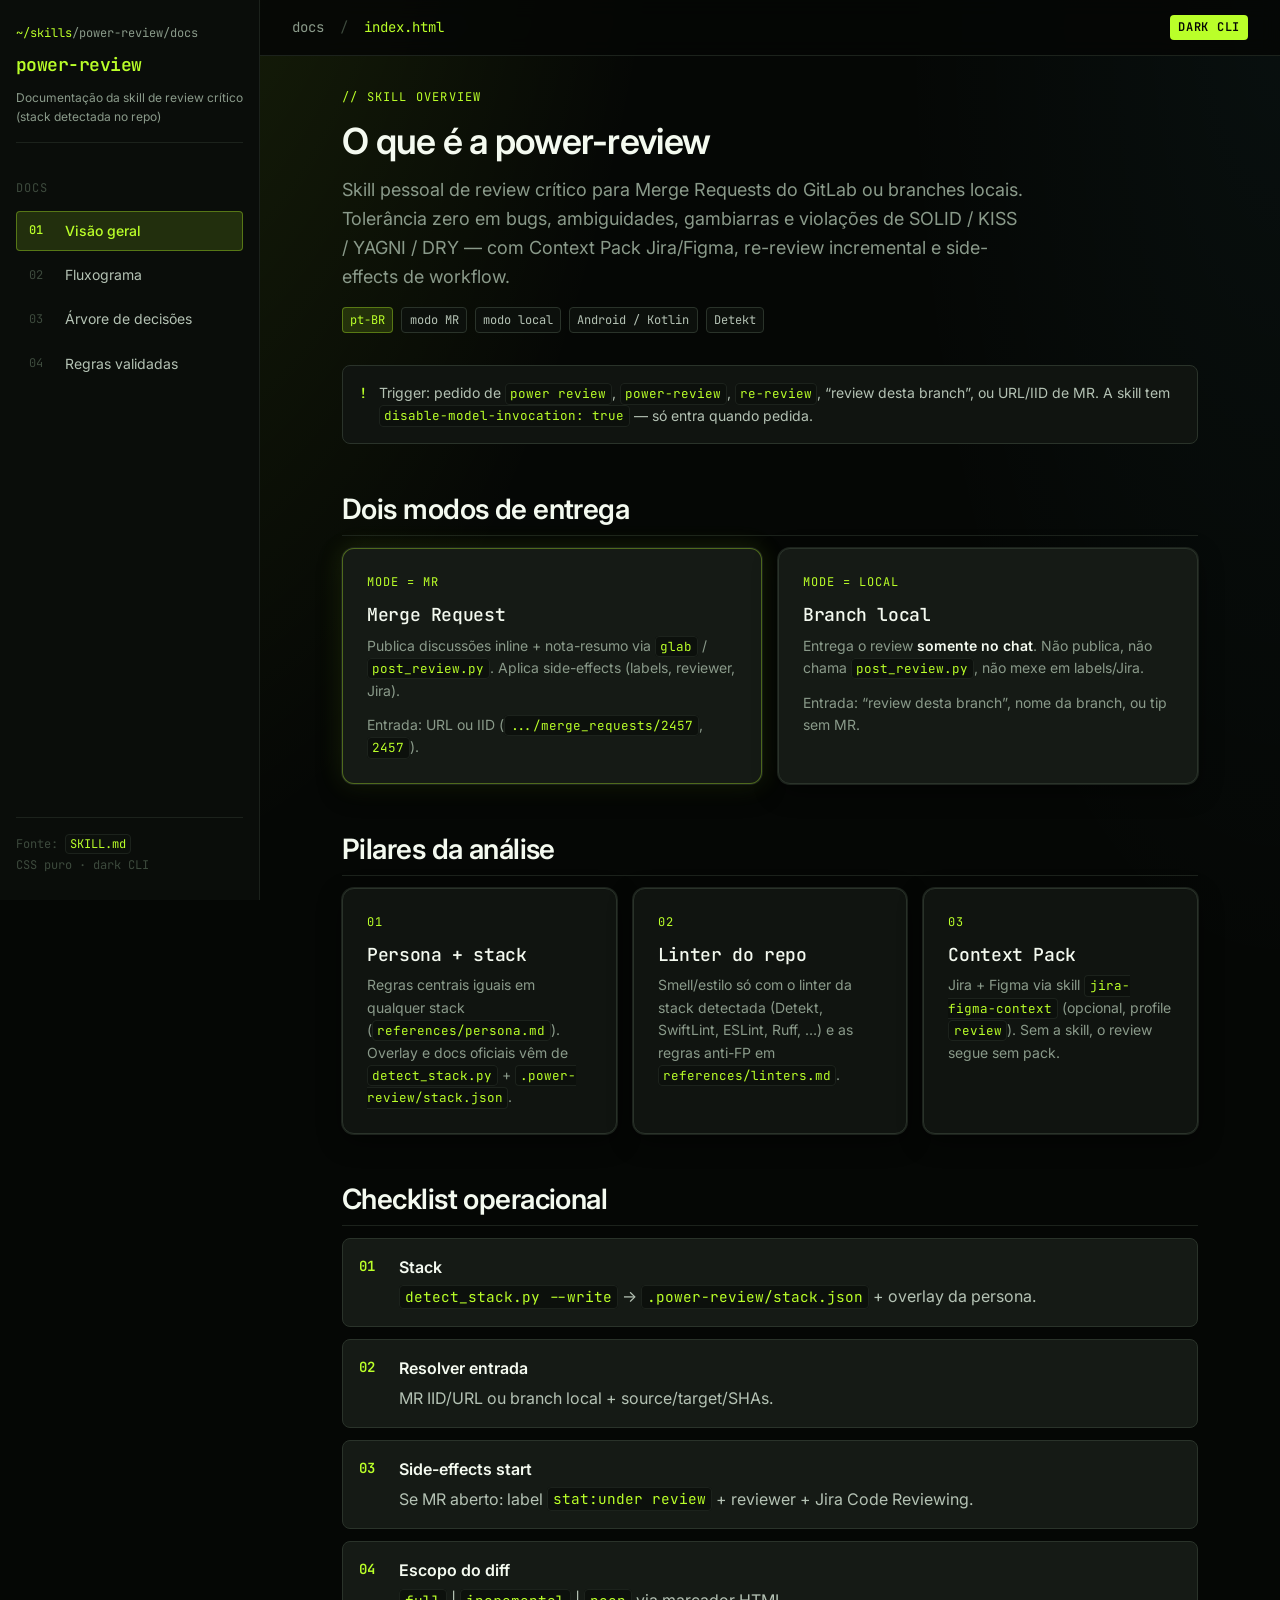
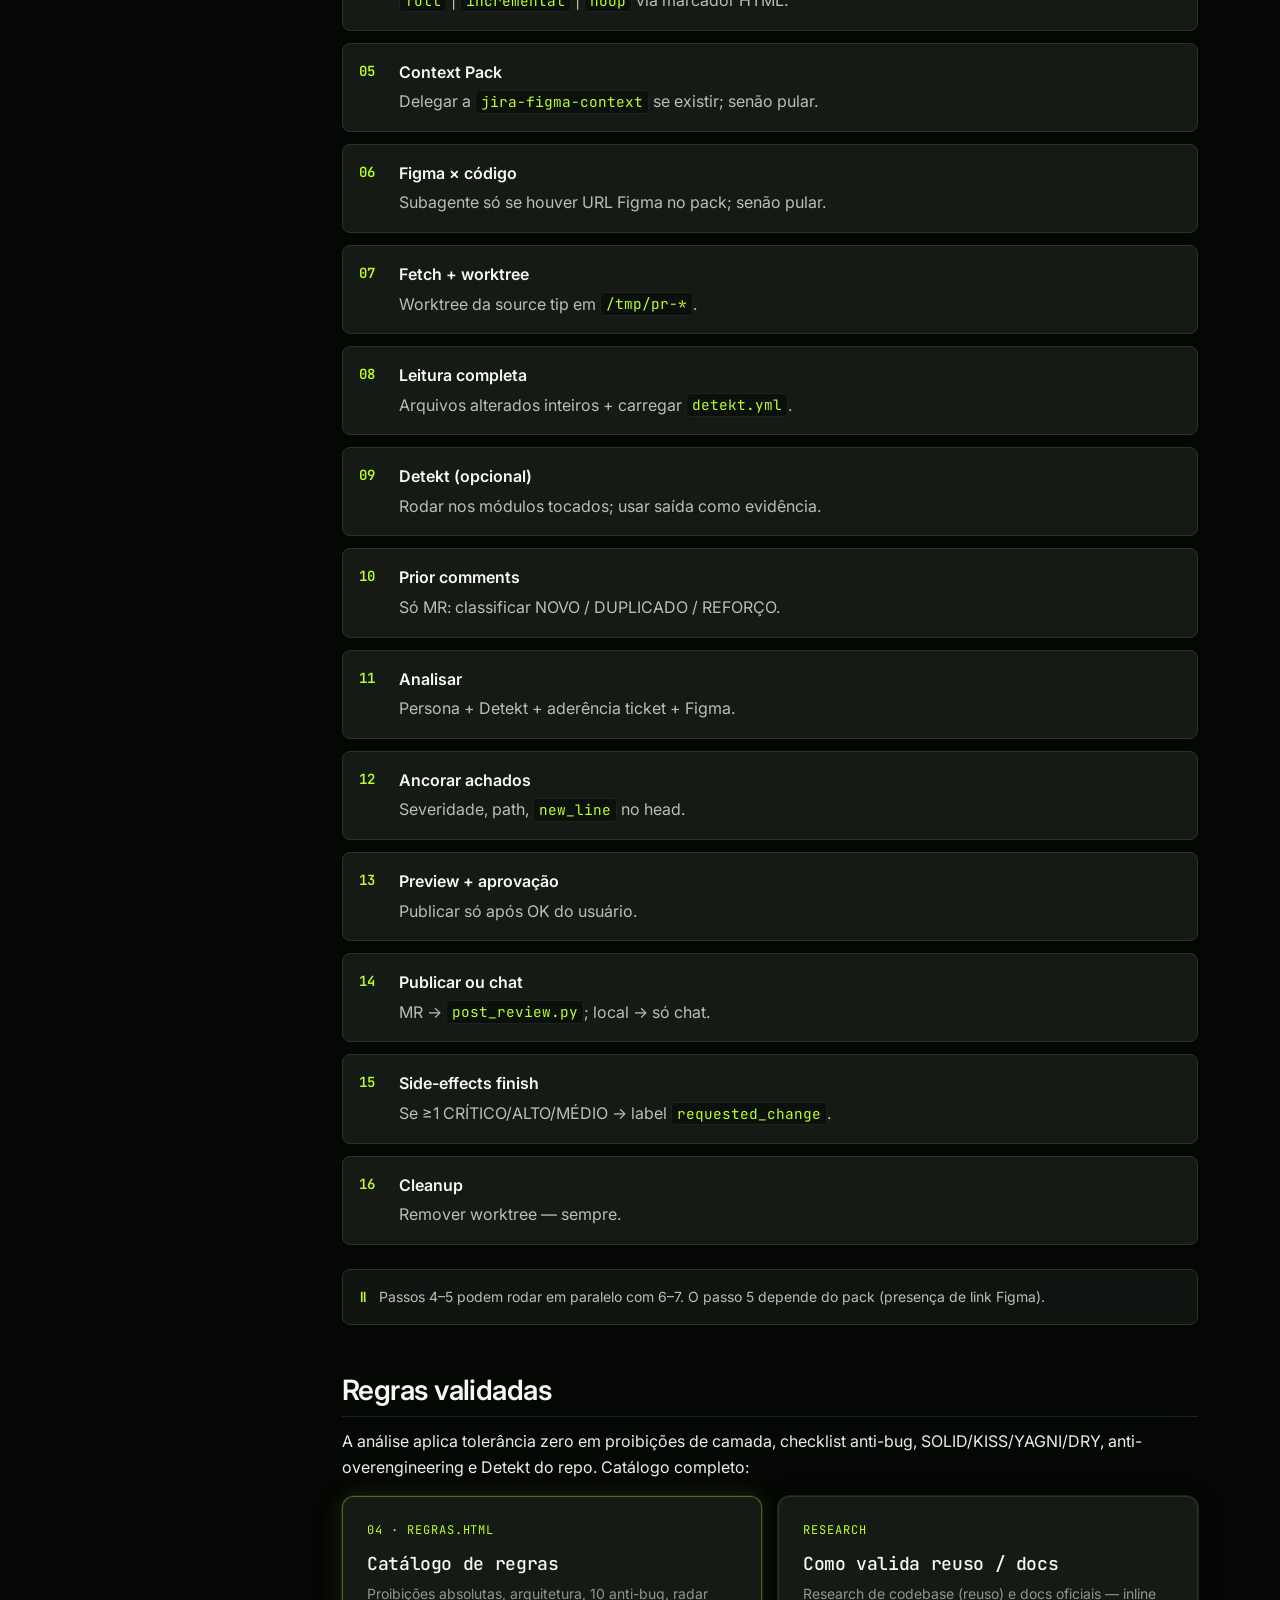
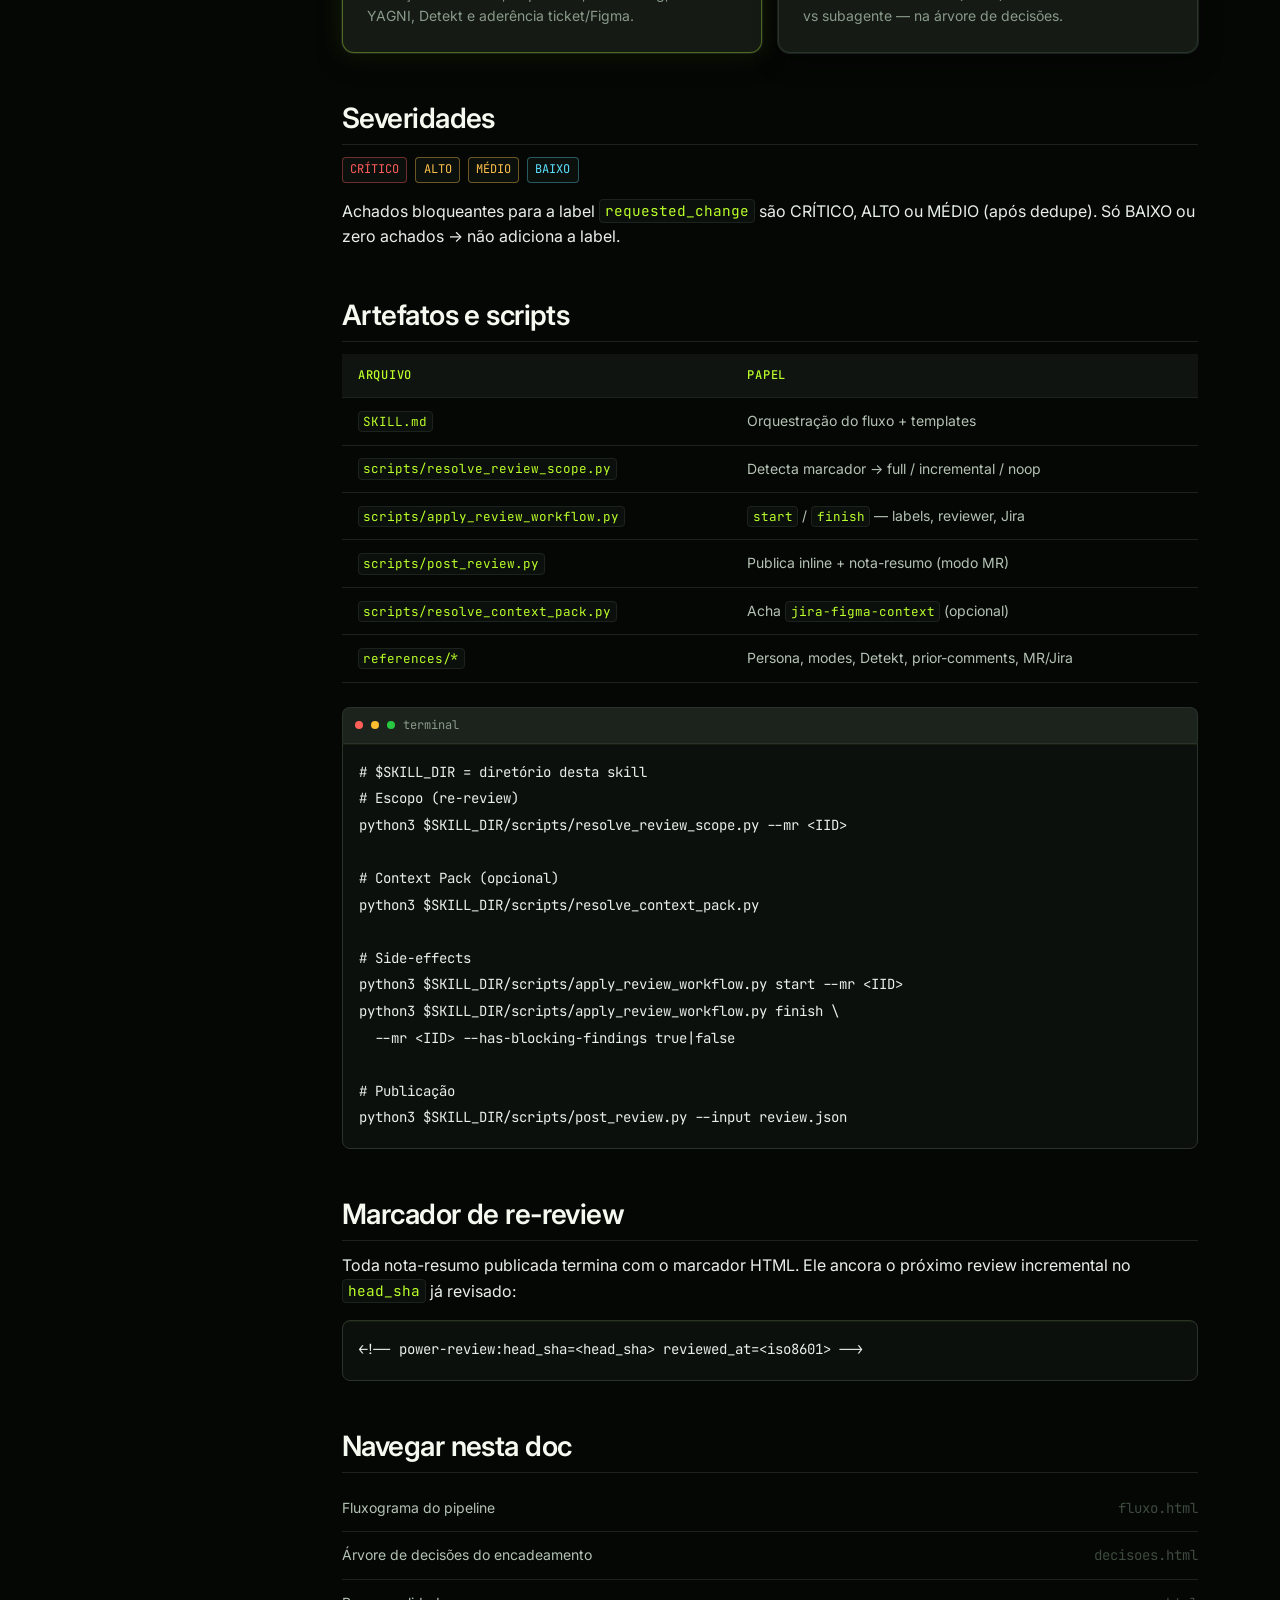
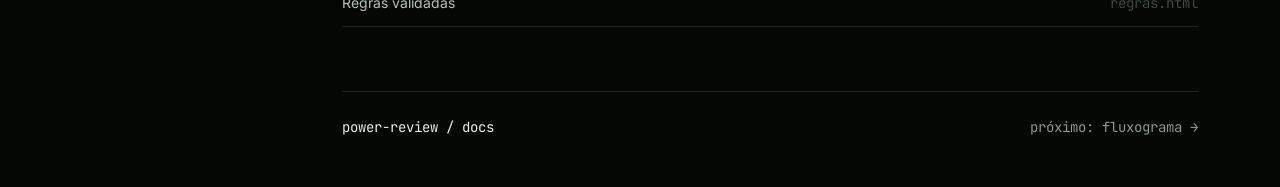
==== skills/review/power-review/docs/index.html @ d68b7842 "Add power-review to the public catalog. Publish a portable MR/PR review skill with stack detection, " ====
<!DOCTYPE html>
<html lang="pt-BR">
<head>
  <meta charset="UTF-8" />
  <meta name="viewport" content="width=device-width, initial-scale=1" />
  <title>power-review — visão geral</title>
  <link rel="preconnect" href="https://fonts.googleapis.com" />
  <link rel="preconnect" href="https://fonts.gstatic.com" crossorigin />
  <link href="https://fonts.googleapis.com/css2?family=Inter:wght@400;500;600;700&family=JetBrains+Mono:wght@400;500;600&display=swap" rel="stylesheet" />
  <link rel="stylesheet" href="assets/css/styles.css" />
</head>
<body>
  <div class="shell">
    <!-- NAV: manter igual em todas as páginas -->
    <aside class="sidebar">
      <div class="brand">
        <div class="brand__prompt"><span>~/skills</span>/power-review/docs</div>
        <div class="brand__title">power-review</div>
        <div class="brand__sub">Documentação da skill de review crítico (stack detectada no repo)</div>
      </div>

      <nav class="nav" aria-label="Documentação">
        <div class="nav__label">docs</div>
        <a class="nav__link is-active" href="index.html">
          <span class="nav__idx">01</span> Visão geral
        </a>
        <a class="nav__link" href="fluxo.html">
          <span class="nav__idx">02</span> Fluxograma
        </a>
        <a class="nav__link" href="decisoes.html">
          <span class="nav__idx">03</span> Árvore de decisões
        </a>
        <a class="nav__link" href="regras.html">
          <span class="nav__idx">04</span> Regras validadas
        </a>
      </nav>

      <div class="sidebar__foot">
        Fonte: <code>SKILL.md</code><br />
        CSS puro · dark CLI
      </div>
    </aside>

    <div class="main">
      <header class="topbar">
        <div class="topbar__path">
          docs <span class="sep">/</span> <span class="file">index.html</span>
        </div>
        <span class="topbar__badge">dark cli</span>
      </header>

      <main class="content">
        <header class="page-header">
          <div class="page-header__kicker">// skill overview</div>
          <h1>O que é a power-review</h1>
          <p class="lead">
            Skill pessoal de review crítico para Merge Requests do GitLab ou branches locais.
            Tolerância zero em bugs, ambiguidades, gambiarras e violações de SOLID / KISS / YAGNI / DRY —
            com Context Pack Jira/Figma, re-review incremental e side-effects de workflow.
          </p>
          <div class="tag-row">
            <span class="tag tag--lime">pt-BR</span>
            <span class="tag">modo MR</span>
            <span class="tag">modo local</span>
            <span class="tag">Android / Kotlin</span>
            <span class="tag">Detekt</span>
          </div>
        </header>

        <div class="callout">
          <div class="callout__icon">!</div>
          <p>
            Trigger: pedido de <code>power review</code>, <code>power-review</code>,
            <code>re-review</code>, “review desta branch”, ou URL/IID de MR.
            A skill tem <code>disable-model-invocation: true</code> — só entra quando pedida.
          </p>
        </div>

        <section id="modos">
          <h2>Dois modos de entrega</h2>
          <div class="grid grid--2">
            <article class="card card--accent">
              <div class="card__meta">mode = mr</div>
              <h3 class="card__title">Merge Request</h3>
              <p class="card__body">
                Publica discussões inline + nota-resumo via <code>glab</code> /
                <code>post_review.py</code>. Aplica side-effects (labels, reviewer, Jira).
              </p>
              <p class="card__body">
                Entrada: URL ou IID (<code>.../merge_requests/2457</code>, <code>2457</code>).
              </p>
            </article>
            <article class="card">
              <div class="card__meta">mode = local</div>
              <h3 class="card__title">Branch local</h3>
              <p class="card__body">
                Entrega o review <strong>somente no chat</strong>. Não publica, não chama
                <code>post_review.py</code>, não mexe em labels/Jira.
              </p>
              <p class="card__body">
                Entrada: “review desta branch”, nome da branch, ou tip sem MR.
              </p>
            </article>
          </div>
        </section>

        <section id="pilares">
          <h2>Pilares da análise</h2>
          <div class="grid grid--3">
            <article class="card card--soft">
              <div class="card__meta">01</div>
              <h3 class="card__title">Persona + stack</h3>
              <p class="card__body">
                Regras centrais iguais em qualquer stack
                (<code>references/persona.md</code>). Overlay e docs oficiais
                vêm de <code>detect_stack.py</code> +
                <code>.power-review/stack.json</code>.
              </p>
            </article>
            <article class="card card--soft">
              <div class="card__meta">02</div>
              <h3 class="card__title">Linter do repo</h3>
              <p class="card__body">
                Smell/estilo só com o linter da stack detectada (Detekt, SwiftLint,
                ESLint, Ruff, …) e as regras anti-FP em
                <code>references/linters.md</code>.
              </p>
            </article>
            <article class="card card--soft">
              <div class="card__meta">03</div>
              <h3 class="card__title">Context Pack</h3>
              <p class="card__body">
                Jira + Figma via skill <code>jira-figma-context</code> (opcional,
                profile <code>review</code>). Sem a skill, o review segue sem pack.
              </p>
            </article>
          </div>
        </section>

        <section id="checklist">
          <h2>Checklist operacional</h2>
          <ol class="steps">
            <li>
              <strong>Stack</strong>
              <code>detect_stack.py --write</code> →
              <code>.power-review/stack.json</code> + overlay da persona.
            </li>
            <li>
              <strong>Resolver entrada</strong>
              MR IID/URL ou branch local + source/target/SHAs.
            </li>
            <li>
              <strong>Side-effects start</strong>
              Se MR aberto: label <code>stat:under review</code> + reviewer + Jira Code Reviewing.
            </li>
            <li>
              <strong>Escopo do diff</strong>
              <code>full</code> | <code>incremental</code> | <code>noop</code> via marcador HTML.
            </li>
            <li>
              <strong>Context Pack</strong>
              Delegar a <code>jira-figma-context</code> se existir; senão pular.
            </li>
            <li>
              <strong>Figma × código</strong>
              Subagente só se houver URL Figma no pack; senão pular.
            </li>
            <li>
              <strong>Fetch + worktree</strong>
              Worktree da source tip em <code>/tmp/pr-*</code>.
            </li>
            <li>
              <strong>Leitura completa</strong>
              Arquivos alterados inteiros + carregar <code>detekt.yml</code>.
            </li>
            <li>
              <strong>Detekt (opcional)</strong>
              Rodar nos módulos tocados; usar saída como evidência.
            </li>
            <li>
              <strong>Prior comments</strong>
              Só MR: classificar NOVO / DUPLICADO / REFORÇO.
            </li>
            <li>
              <strong>Analisar</strong>
              Persona + Detekt + aderência ticket + Figma.
            </li>
            <li>
              <strong>Ancorar achados</strong>
              Severidade, path, <code>new_line</code> no head.
            </li>
            <li>
              <strong>Preview + aprovação</strong>
              Publicar só após OK do usuário.
            </li>
            <li>
              <strong>Publicar ou chat</strong>
              MR → <code>post_review.py</code>; local → só chat.
            </li>
            <li>
              <strong>Side-effects finish</strong>
              Se ≥1 CRÍTICO/ALTO/MÉDIO → label <code>requested_change</code>.
            </li>
            <li>
              <strong>Cleanup</strong>
              Remover worktree — sempre.
            </li>
          </ol>
          <div class="callout">
            <div class="callout__icon">∥</div>
            <p>
              Passos 4–5 podem rodar em paralelo com 6–7. O passo 5 depende do pack
              (presença de link Figma).
            </p>
          </div>
        </section>

        <section id="regras">
          <h2>Regras validadas</h2>
          <p>
            A análise aplica tolerância zero em proibições de camada, checklist anti-bug,
            SOLID/KISS/YAGNI/DRY, anti-overengineering e Detekt do repo.
            Catálogo completo:
          </p>
          <div class="grid grid--2">
            <a class="card card--accent" href="regras.html" style="display: block; color: inherit;">
              <div class="card__meta">04 · regras.html</div>
              <h3 class="card__title">Catálogo de regras</h3>
              <p class="card__body">
                Proibições absolutas, arquitetura, 10 anti-bug, radar YAGNI, Detekt e aderência ticket/Figma.
              </p>
            </a>
            <a class="card" href="decisoes.html#d-research-code" style="display: block; color: inherit;">
              <div class="card__meta">research</div>
              <h3 class="card__title">Como valida reuso / docs</h3>
              <p class="card__body">
                Research de codebase (reuso) e docs oficiais — inline vs subagente — na árvore de decisões.
              </p>
            </a>
          </div>
        </section>

        <section id="severidades">
          <h2>Severidades</h2>
          <div class="tag-row">
            <span class="tag tag--red">CRÍTICO</span>
            <span class="tag tag--amber">ALTO</span>
            <span class="tag tag--amber">MÉDIO</span>
            <span class="tag tag--cyan">BAIXO</span>
          </div>
          <p>
            Achados bloqueantes para a label <code>requested_change</code> são
            CRÍTICO, ALTO ou MÉDIO (após dedupe). Só BAIXO ou zero achados → não adiciona a label.
          </p>
        </section>

        <section id="artefatos">
          <h2>Artefatos e scripts</h2>
          <table>
            <thead>
              <tr>
                <th>Arquivo</th>
                <th>Papel</th>
              </tr>
            </thead>
            <tbody>
              <tr>
                <td><code>SKILL.md</code></td>
                <td>Orquestração do fluxo + templates</td>
              </tr>
              <tr>
                <td><code>scripts/resolve_review_scope.py</code></td>
                <td>Detecta marcador → full / incremental / noop</td>
              </tr>
              <tr>
                <td><code>scripts/apply_review_workflow.py</code></td>
                <td><code>start</code> / <code>finish</code> — labels, reviewer, Jira</td>
              </tr>
              <tr>
                <td><code>scripts/post_review.py</code></td>
                <td>Publica inline + nota-resumo (modo MR)</td>
              </tr>
              <tr>
                <td><code>scripts/resolve_context_pack.py</code></td>
                <td>Acha <code>jira-figma-context</code> (opcional)</td>
              </tr>
              <tr>
                <td><code>references/*</code></td>
                <td>Persona, modes, Detekt, prior-comments, MR/Jira</td>
              </tr>
            </tbody>
          </table>

          <div class="cli-block">
            <div class="cli-block__bar">
              <span class="cli-block__dot"></span>
              <span class="cli-block__dot"></span>
              <span class="cli-block__dot"></span>
              terminal
            </div>
            <pre><code># $SKILL_DIR = diretório desta skill
# Escopo (re-review)
python3 $SKILL_DIR/scripts/resolve_review_scope.py --mr &lt;IID&gt;

# Context Pack (opcional)
python3 $SKILL_DIR/scripts/resolve_context_pack.py

# Side-effects
python3 $SKILL_DIR/scripts/apply_review_workflow.py start --mr &lt;IID&gt;
python3 $SKILL_DIR/scripts/apply_review_workflow.py finish \
  --mr &lt;IID&gt; --has-blocking-findings true|false

# Publicação
python3 $SKILL_DIR/scripts/post_review.py --input review.json</code></pre>
          </div>
        </section>

        <section id="marcador">
          <h2>Marcador de re-review</h2>
          <p>
            Toda nota-resumo publicada termina com o marcador HTML. Ele ancora o próximo
            review incremental no <code>head_sha</code> já revisado:
          </p>
          <pre><code>&lt;!-- power-review:head_sha=&lt;head_sha&gt; reviewed_at=&lt;iso8601&gt; --&gt;</code></pre>
        </section>

        <section id="navegacao">
          <h2>Navegar nesta doc</h2>
          <ul class="toc">
            <li>
              <a href="fluxo.html">
                Fluxograma do pipeline
                <span class="toc__hash">fluxo.html</span>
              </a>
            </li>
            <li>
              <a href="decisoes.html">
                Árvore de decisões do encadeamento
                <span class="toc__hash">decisoes.html</span>
              </a>
            </li>
            <li>
              <a href="regras.html">
                Regras validadas
                <span class="toc__hash">regras.html</span>
              </a>
            </li>
          </ul>
        </section>

        <footer class="page-footer">
          <span>power-review / docs</span>
          <a href="fluxo.html">próximo: fluxograma →</a>
        </footer>
      </main>
    </div>
  </div>
</body>
</html>
---- skills/review/power-review/docs/assets/css/styles.css ----
/* Entry point — import order matters */
@import url("tokens.css");
@import url("base.css");
@import url("layout.css");
@import url("components.css");
@import url("diagrams.css");
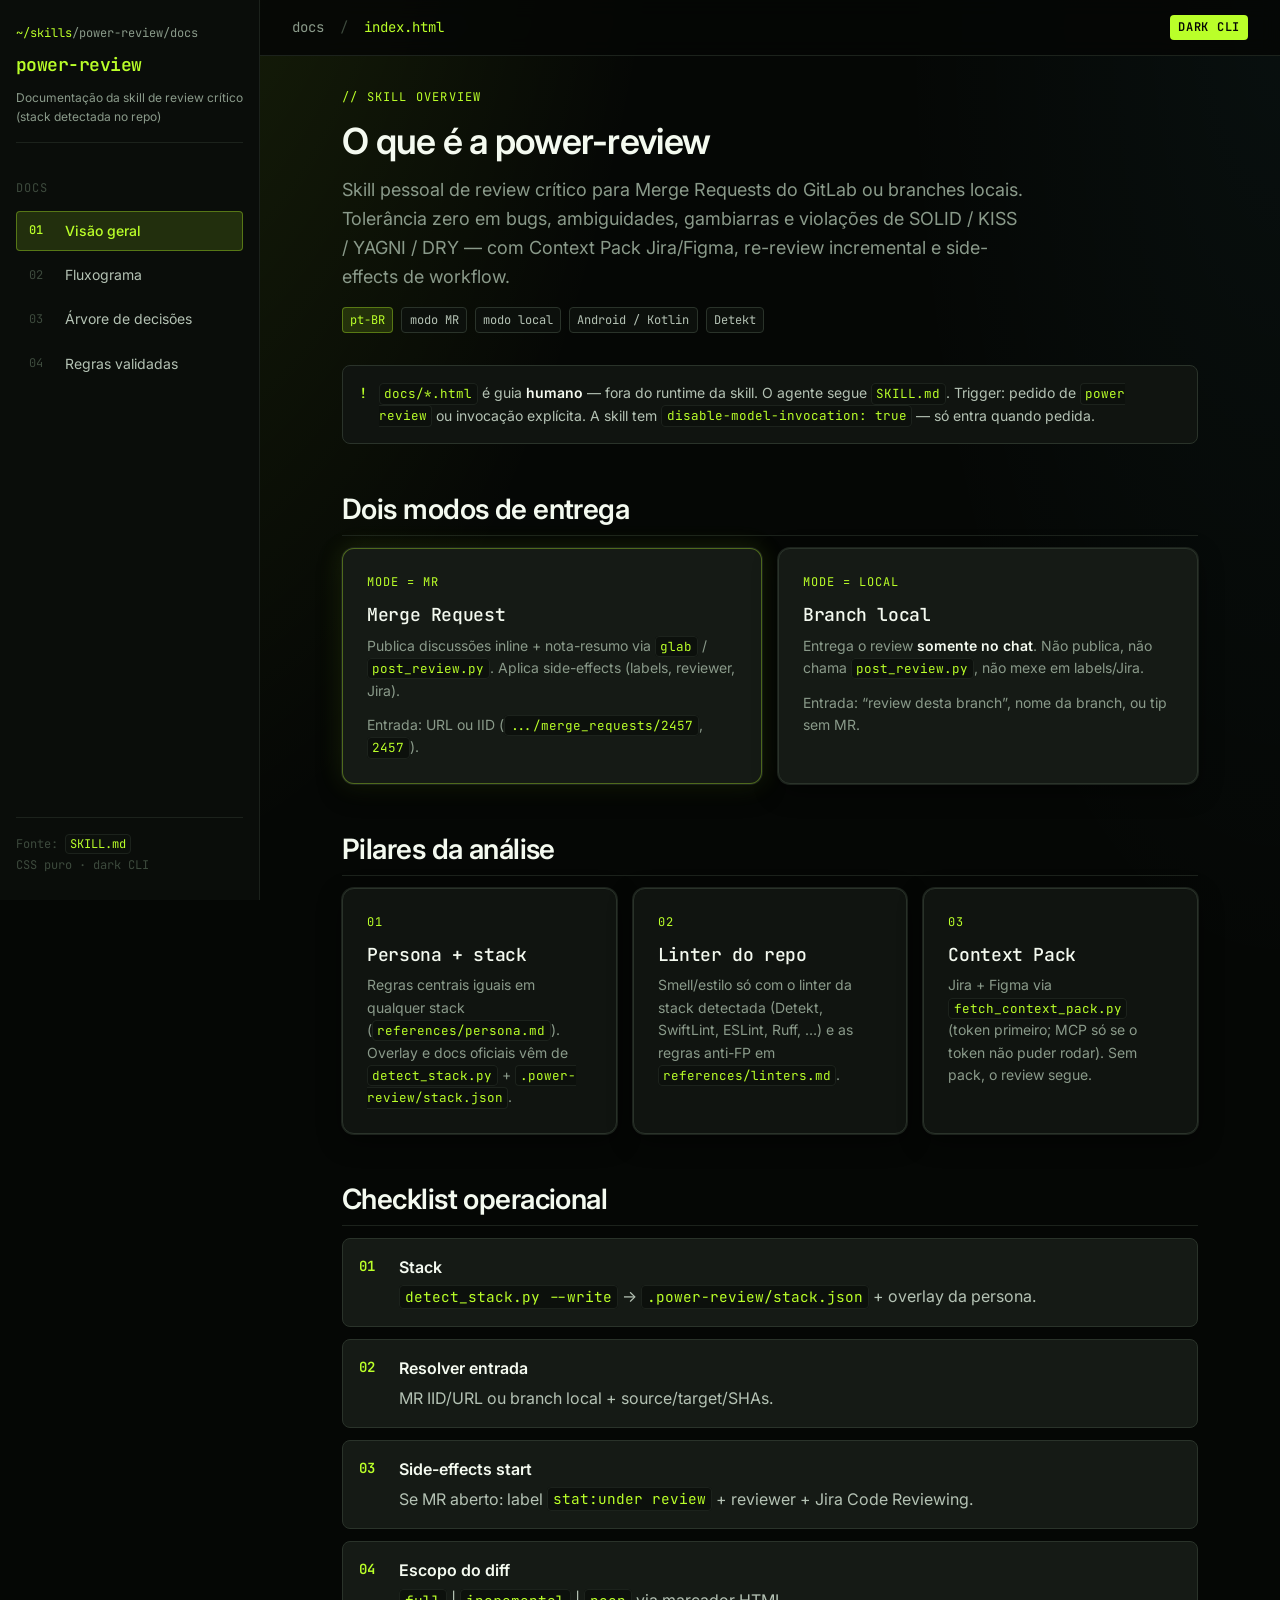
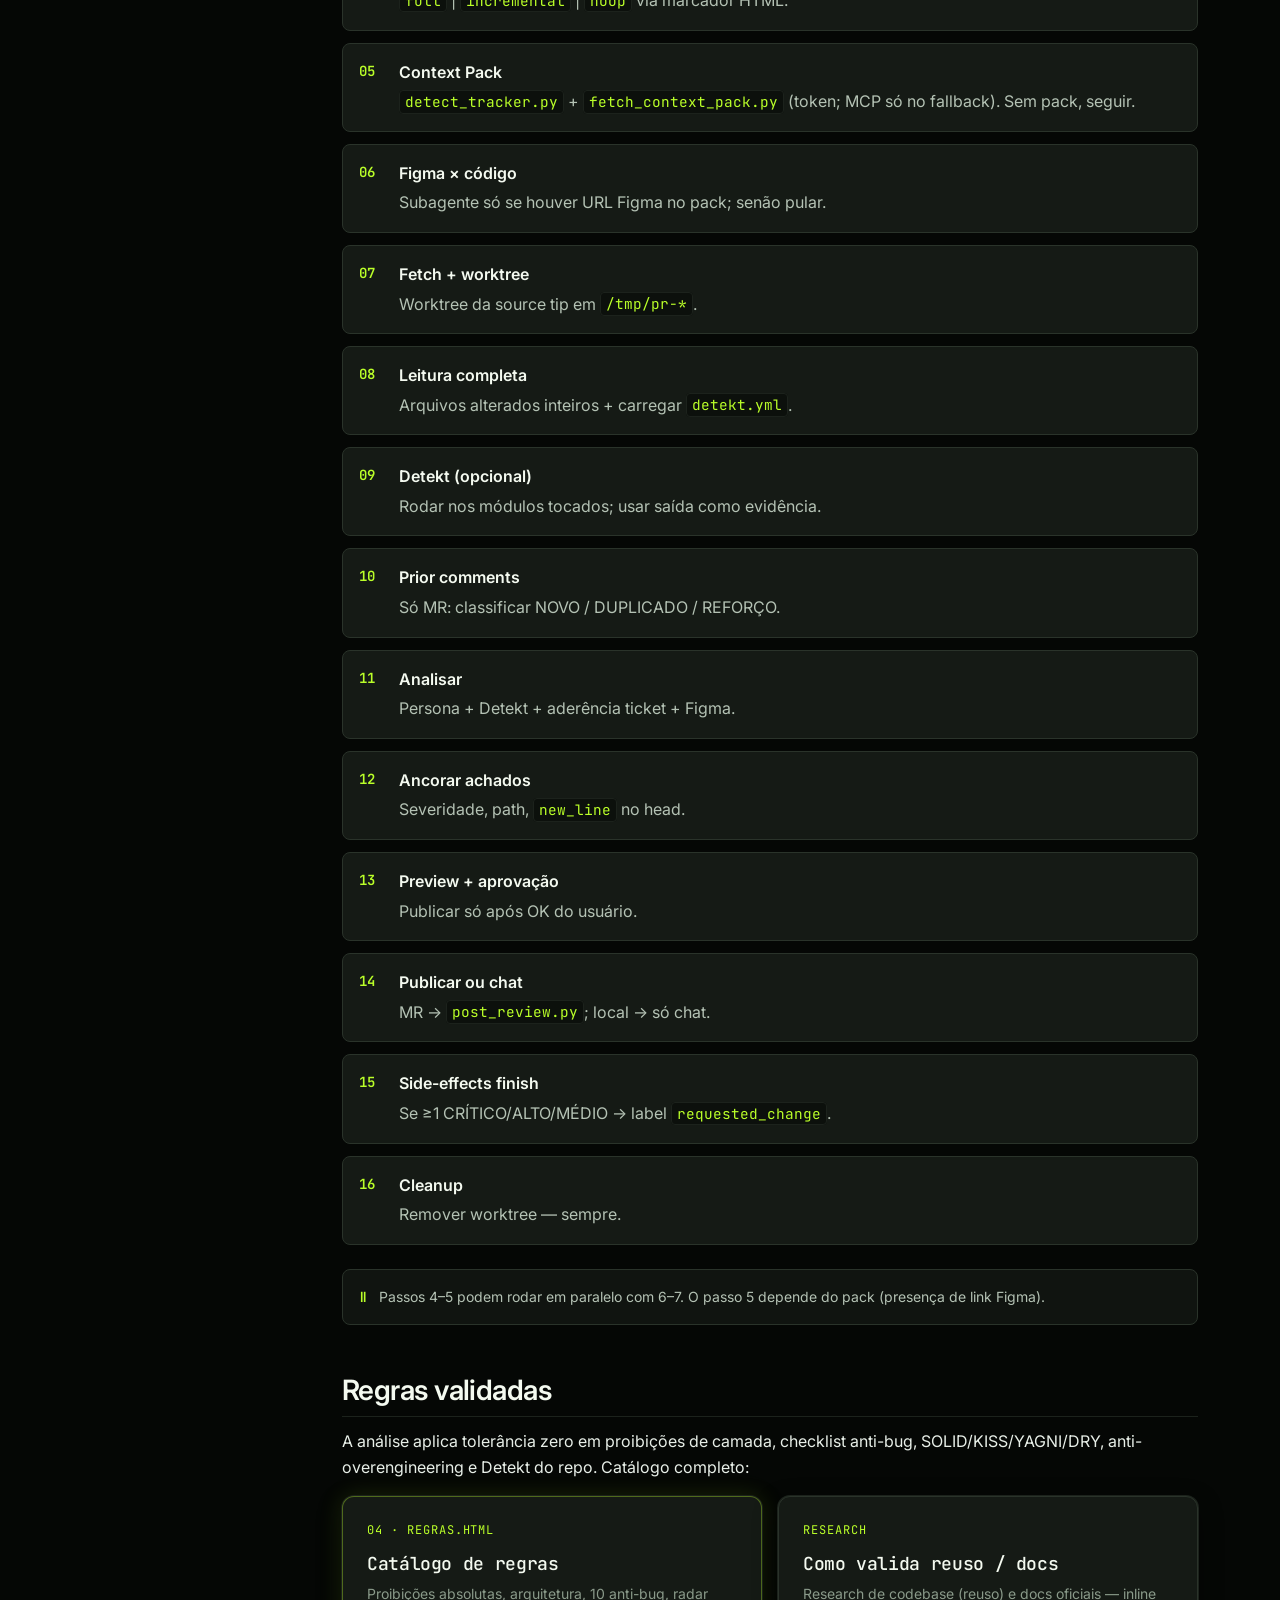
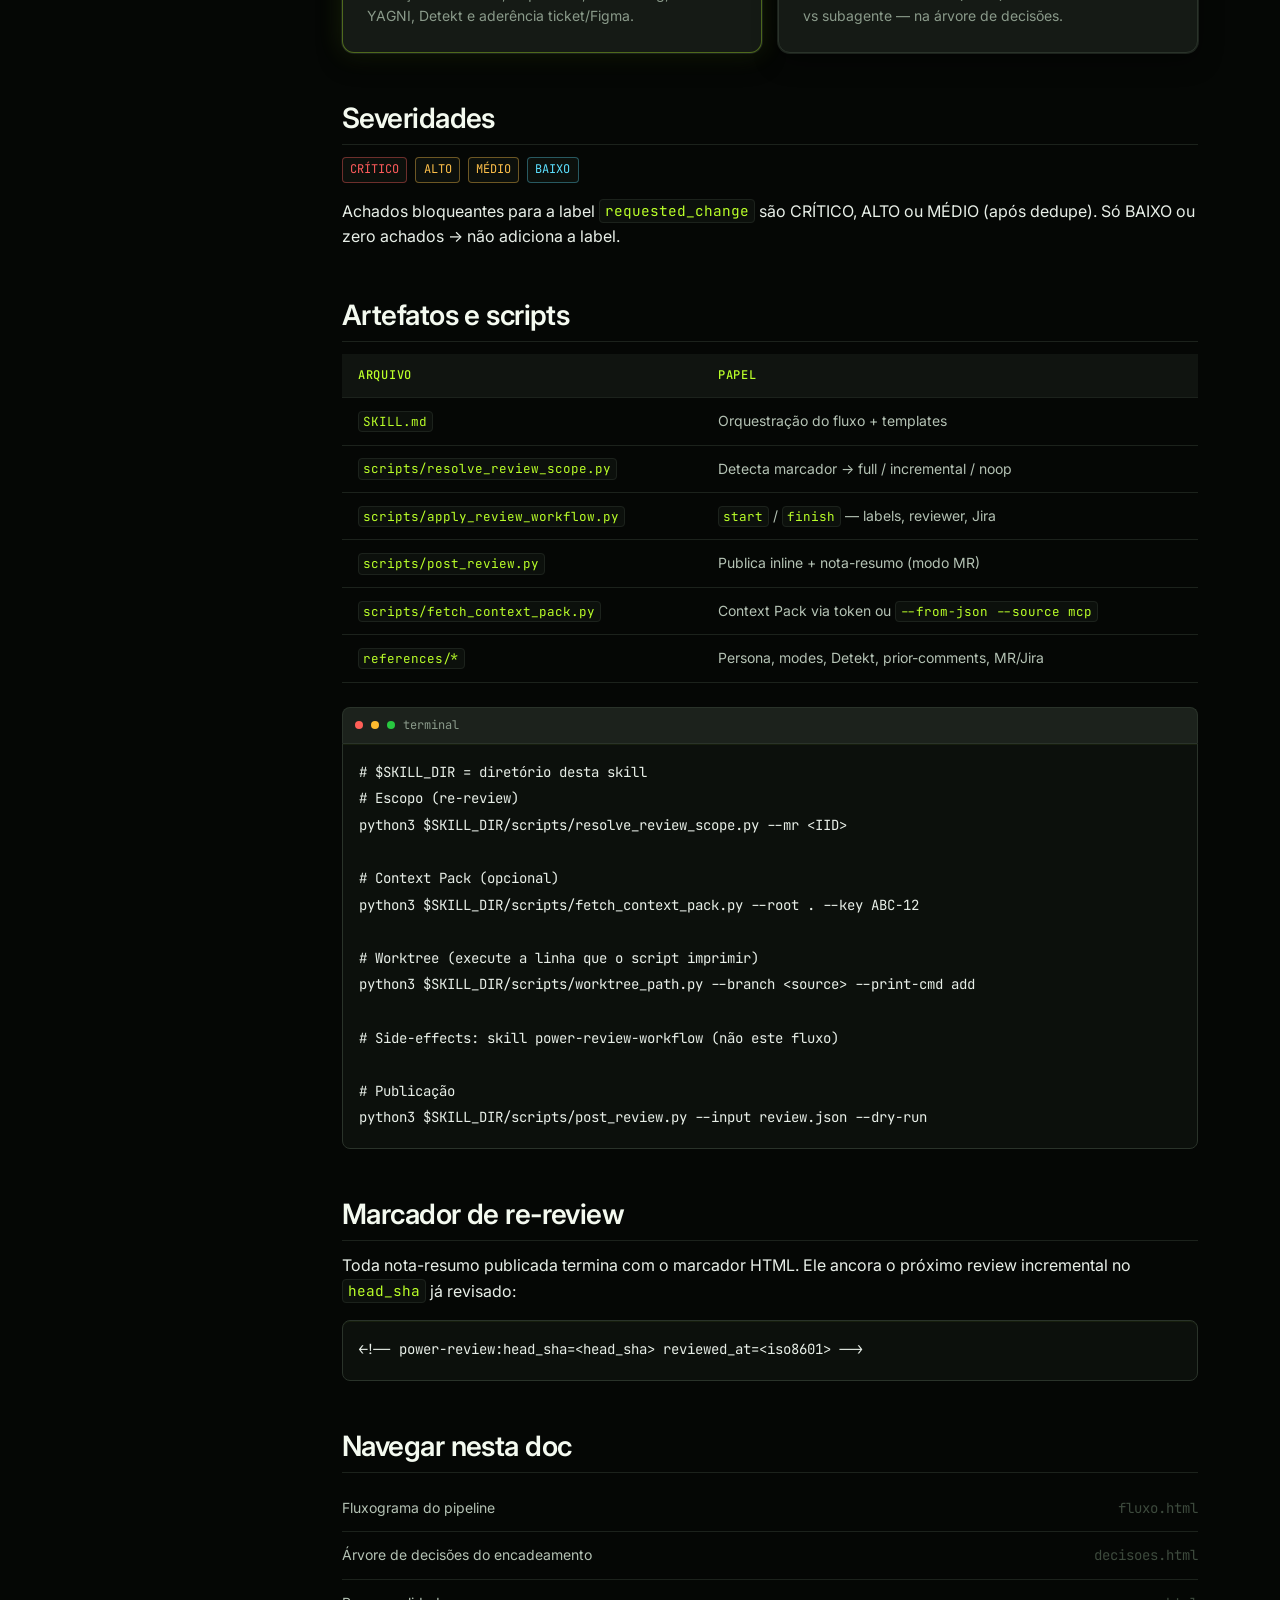
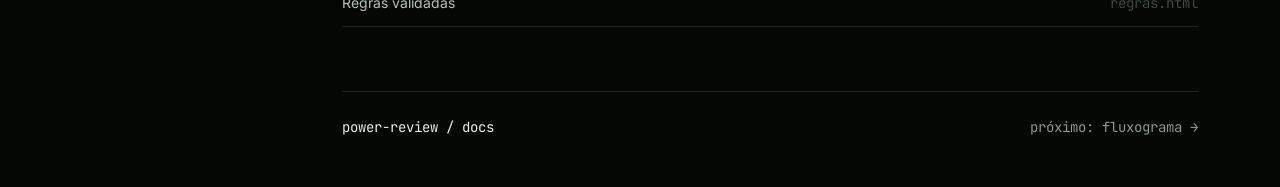
==== commit 9e6f8709: "Harden power-review after the deep audit and split Jira side-effects. Wrap untrusted MR/ticket text," ====
--- a/skills/review/power-review/docs/index.html
+++ b/skills/review/power-review/docs/index.html
@@ -70,8 +70,9 @@
         <div class="callout">
           <div class="callout__icon">!</div>
           <p>
-            Trigger: pedido de <code>power review</code>, <code>power-review</code>,
-            <code>re-review</code>, “review desta branch”, ou URL/IID de MR.
+            <code>docs/*.html</code> é guia <strong>humano</strong> — fora do runtime
+            da skill. O agente segue <code>SKILL.md</code>.
+            Trigger: pedido de <code>power review</code> ou invocação explícita.
             A skill tem <code>disable-model-invocation: true</code> — só entra quando pedida.
           </p>
         </div>
@@ -130,8 +131,8 @@
               <div class="card__meta">03</div>
               <h3 class="card__title">Context Pack</h3>
               <p class="card__body">
-                Jira + Figma via skill <code>jira-figma-context</code> (opcional,
-                profile <code>review</code>). Sem a skill, o review segue sem pack.
+                Jira + Figma via <code>fetch_context_pack.py</code> (token primeiro;
+                MCP só se o token não puder rodar). Sem pack, o review segue.
               </p>
             </article>
           </div>
@@ -159,7 +160,8 @@
             </li>
             <li>
               <strong>Context Pack</strong>
-              Delegar a <code>jira-figma-context</code> se existir; senão pular.
+              <code>detect_tracker.py</code> + <code>fetch_context_pack.py</code>
+              (token; MCP só no fallback). Sem pack, seguir.
             </li>
             <li>
               <strong>Figma × código</strong>
@@ -281,8 +283,8 @@
                 <td>Publica inline + nota-resumo (modo MR)</td>
               </tr>
               <tr>
-                <td><code>scripts/resolve_context_pack.py</code></td>
-                <td>Acha <code>jira-figma-context</code> (opcional)</td>
+                <td><code>scripts/fetch_context_pack.py</code></td>
+                <td>Context Pack via token ou <code>--from-json --source mcp</code></td>
               </tr>
               <tr>
                 <td><code>references/*</code></td>
@@ -303,15 +305,15 @@
 python3 $SKILL_DIR/scripts/resolve_review_scope.py --mr &lt;IID&gt;
 
 # Context Pack (opcional)
-python3 $SKILL_DIR/scripts/resolve_context_pack.py
-
-# Side-effects
-python3 $SKILL_DIR/scripts/apply_review_workflow.py start --mr &lt;IID&gt;
-python3 $SKILL_DIR/scripts/apply_review_workflow.py finish \
-  --mr &lt;IID&gt; --has-blocking-findings true|false
+python3 $SKILL_DIR/scripts/fetch_context_pack.py --root . --key ABC-12
+
+# Worktree (execute a linha que o script imprimir)
+python3 $SKILL_DIR/scripts/worktree_path.py --branch &lt;source&gt; --print-cmd add
+
+# Side-effects: skill power-review-workflow (não este fluxo)
 
 # Publicação
-python3 $SKILL_DIR/scripts/post_review.py --input review.json</code></pre>
+python3 $SKILL_DIR/scripts/post_review.py --input review.json --dry-run</code></pre>
           </div>
         </section>
 
